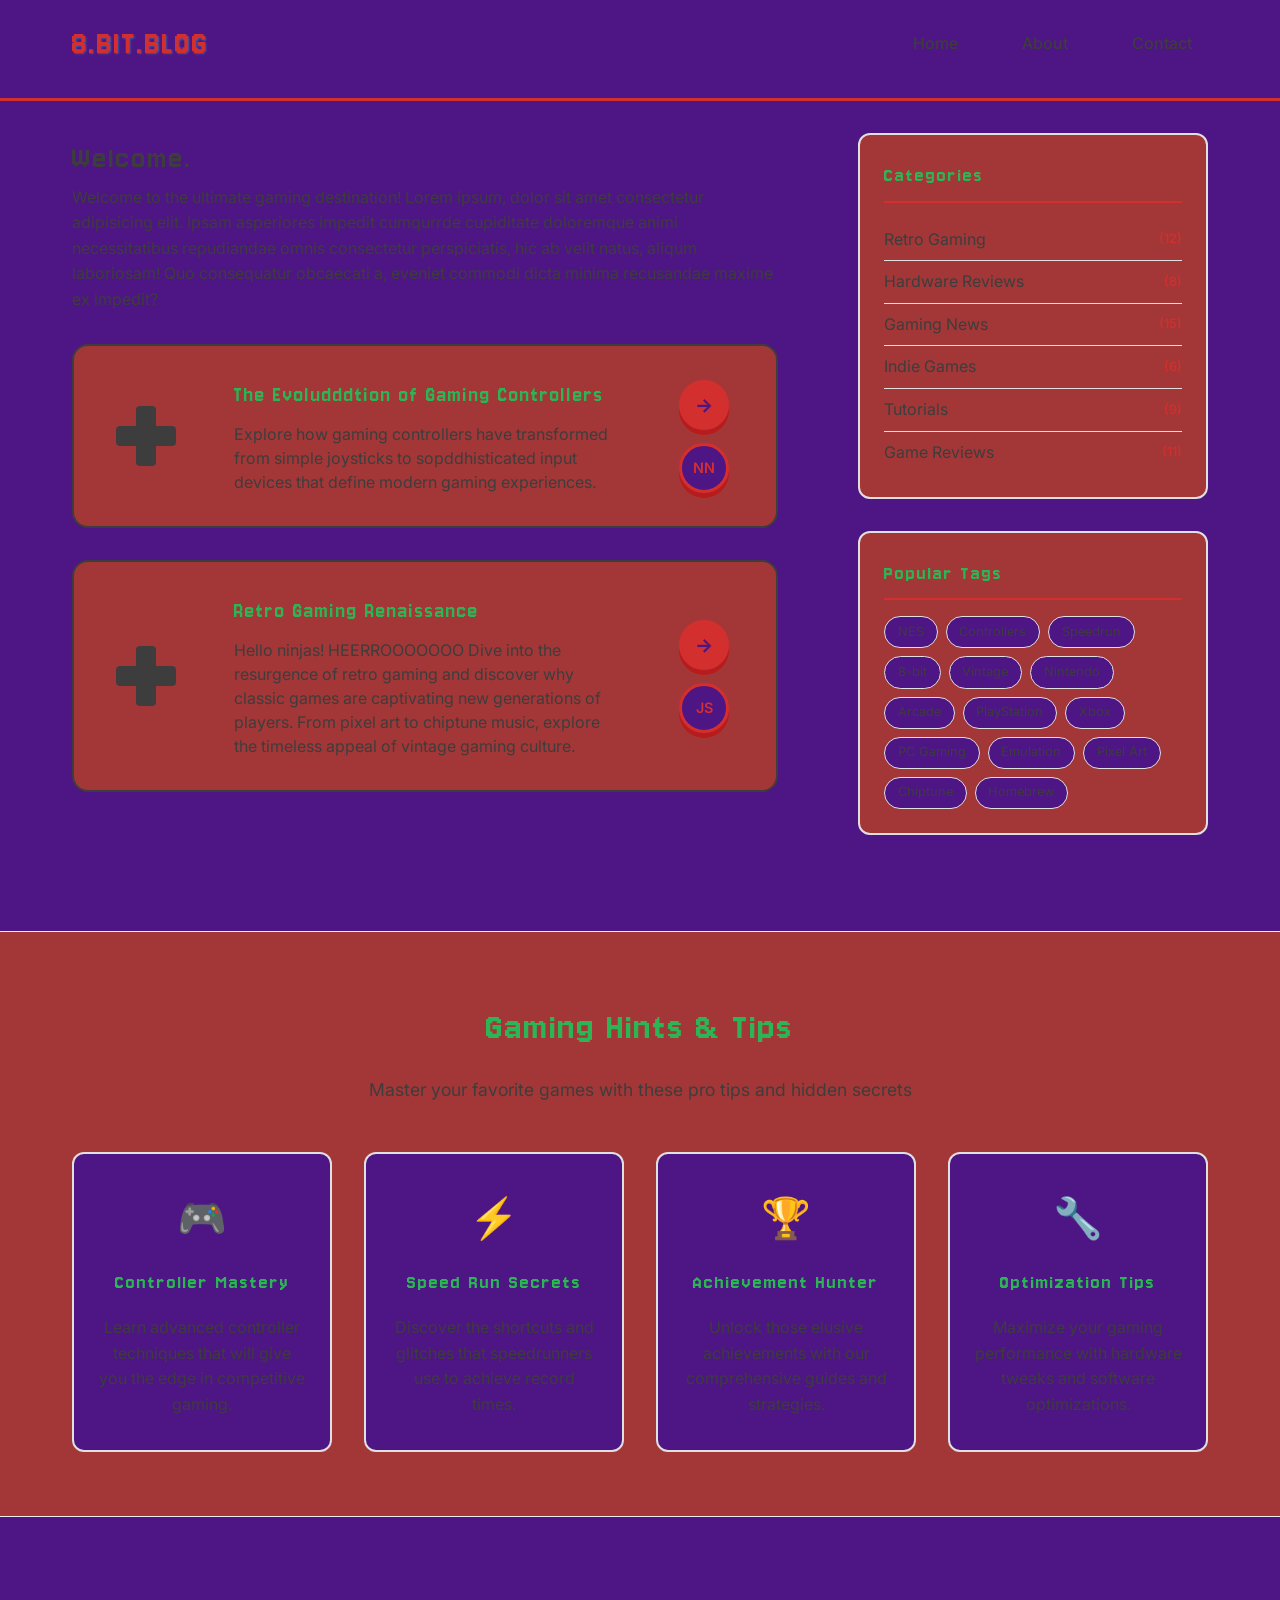
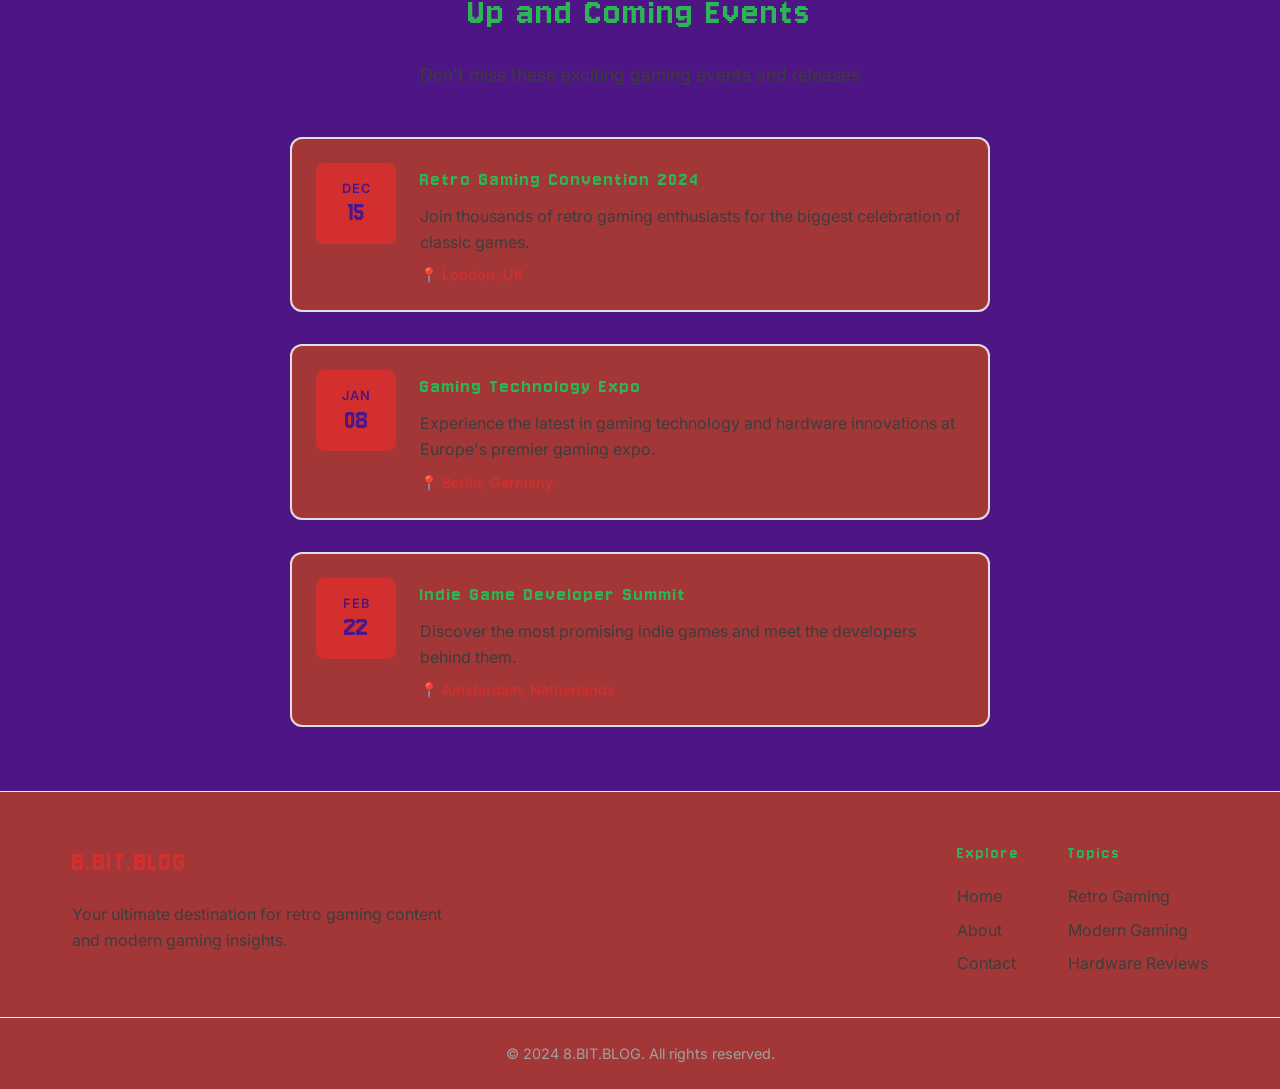
==== index.html @ 8d104781 "Eerste commit voor les" ====
<html lang="en">  
  <head>
    <meta charset="UTF-8" />
    <meta name="viewport" content="width=device-width, initial-scale=1.0" />
    <title>8.BIT.BLOG - Nostalgic Gaming Experience</title>
    <link rel="stylesheet" href="assets/styles.css" />
  </head>
  <body>
    <nav class="navbar">
      <div class="nav-container">
        <a href="index.html" class="nav-logo">8.BIT.BLOG</a>
        <ul class="nav-links">
          <li><a href="index.html">Home</a></li>
          <li><a href="about.html">About</a></li>
          <li><a href="contact.html">Contact</a></li>
        </ul>
      </div>
    </nav>

    <div class="content">
      <div class="main-layout">
        <!-- Left Column - Blog Content -->
        <div class="blog-section">
          <h1>Welcome.</h1>
          <p>
            Welcome to the ultimate gaming destination! Lorem ipsum, dolor
            sit amet consectetur adipisicing elit. Ipsam asperiores impedit
            cumqurrde cupiditate doloremque animi necessitatibus repudiandae omnis
            consectetur perspiciatis, hic ab velit natus, aliqum laboriosam!
            Quo consequatur obcaecati a, eveniet commodi dicta minima recusandae
            maxime ex impedit?
          </p>

          <!-- NES Gamepad Card Template -->
          <div class="gamepad-card">
            <div class="card-left">
              <div class="dpad">
                <div class="dpad-vertical"></div>
                <div class="dpad-horizontal"></div>
              </div>
            </div>

            <div class="card-content">
              <h3>The Evoludddtion of Gaming Controllers</h3>
              <p>
                Explore how gaming controllers have transformed from simple
                joysticks to sopddhisticated input devices that define modern
                gaming experiences.
              </p>
            </div>

            <div class="card-right">
              <div class="action-buttons">
                <button class="action-btn read-more" title="Read More">
                  <span class="arrow">→</span>
                </button>
                <button class="action-btn author-btn" title="Author">
                  <span class="initials">NN</span>
                </button>
              </div>
            </div>
          </div>

          <!-- Second Card -->
          <div class="gamepad-card">
            <div class="card-left">
              <div class="dpad">
                <div class="dpad-vertical"></div>
                <div class="dpad-horizontal"></div>
              </div>
            </div>

            <div class="card-content">
              <h3>Retro Gaming Renaissance</h3>
              <p>
                Hello ninjas! HEERROOOOOOO Dive into the resurgence of retro gaming and discover why classic games are captivating new generations of players. From pixel art to chiptune music, explore the timeless appeal of vintage gaming culture.
              </p>
            </div>

            <div class="card-right">
              <div class="action-buttons">
                <button class="action-btn read-more" title="Read More">
                  <span class="arrow">→</span>
                </button>
                <button class="action-btn author-btn" title="Author">
                  <span class="initials">JS</span>
                </button>
              </div>
            </div>
          </div>
        </div>
        <!-- End of Left Column -->

        <!-- Right Column - Tags and Categories -->
        <div class="sidebar-section">
          <!-- Categories -->
          <div class="sidebar-widget">
            <h3>Categories</h3>
            <ul class="category-list">
              <li><a href="#" class="category-item">Retro Gaming <span class="count">(12)</span></a></li>
              <li><a href="#" class="category-item">Hardware Reviews <span class="count">(8)</span></a></li>
              <li><a href="#" class="category-item">Gaming News <span class="count">(15)</span></a></li>
              <li><a href="#" class="category-item">Indie Games <span class="count">(6)</span></a></li>
              <li><a href="#" class="category-item">Tutorials <span class="count">(9)</span></a></li>
              <li><a href="#" class="category-item">Game Reviews <span class="count">(11)</span></a></li>
            </ul>
          </div>

          <!-- Tags -->
          <div class="sidebar-widget">
            <h3>Popular Tags</h3>
            <div class="tag-cloud">
              <a href="#" class="tag">NES</a>
              <a href="#" class="tag">Controllers</a>
              <a href="#" class="tag">Speedrun</a>
              <a href="#" class="tag">8-bit</a>
              <a href="#" class="tag">Vintage</a>
              <a href="#" class="tag">Nintendo</a>
              <a href="#" class="tag">Arcade</a>
              <a href="#" class="tag">PlayStation</a>
              <a href="#" class="tag">Xbox</a>
              <a href="#" class="tag">PC Gaming</a>
              <a href="#" class="tag">Emulation</a>
              <a href="#" class="tag">Pixel Art</a>
              <a href="#" class="tag">Chiptune</a>
              <a href="#" class="tag">Homebrew</a>
            </div>
          </div>

        </div>
      </div>
    </div>

    <!-- Gaming Hints Section - Full Width -->
    <div class="hints-section">
      <div class="hints-container">
        <h2>Gaming Hints & Tips</h2>
        <p class="hints-subtitle">
          Master your favorite games with these pro tips and hidden secrets
        </p>

        <div class="hints-grid">
          <div class="hint-card">
            <div class="hint-icon">🎮</div>
            <h3>Controller Mastery</h3>
            <p>
              Learn advanced controller techniques that will give you the edge
              in competitive gaming.
            </p>
          </div>

          <div class="hint-card">
            <div class="hint-icon">⚡</div>
            <h3>Speed Run Secrets</h3>
            <p>
              Discover the shortcuts and glitches that speedrunners use to
              achieve record times.
            </p>
          </div>

          <div class="hint-card">
            <div class="hint-icon">🏆</div>
            <h3>Achievement Hunter</h3>
            <p>
              Unlock those elusive achievements with our comprehensive guides
              and strategies.
            </p>
          </div>

          <div class="hint-card">
            <div class="hint-icon">🔧</div>
            <h3>Optimization Tips</h3>
            <p>
              Maximize your gaming performance with hardware tweaks and software
              optimizations.
            </p>
          </div>
        </div>
      </div>
    </div>

    <!-- Up and Coming Events Section -->
    <div class="events-section">
      <div class="events-container">
        <h2>Up and Coming Events</h2>
        <p class="events-subtitle">Don't miss these exciting gaming events and releases</p>
        
        <div class="events-timeline">
          <div class="event-item">
            <div class="event-date">
              <span class="month">DEC</span>
              <span class="day">15</span>
            </div>
            <div class="event-content">
              <h3>Retro Gaming Convention 2024</h3>
              <p>Join thousands of retro gaming enthusiasts for the biggest celebration of classic games.</p>
              <span class="event-location">📍 London, UK</span>
            </div>
          </div>
          
          <div class="event-item">
            <div class="event-date">
              <span class="month">JAN</span>
              <span class="day">08</span>
            </div>
            <div class="event-content">
              <h3>Gaming Technology Expo</h3>
              <p>Experience the latest in gaming technology and hardware innovations at Europe's premier gaming expo.</p>
              <span class="event-location">📍 Berlin, Germany</span>
            </div>
          </div>
          
          <div class="event-item">
            <div class="event-date">
              <span class="month">FEB</span>
              <span class="day">22</span>
            </div>
            <div class="event-content">
              <h3>Indie Game Developer Summit</h3>
              <p>Discover the most promising indie games and meet the developers behind them.</p>
              <span class="event-location">📍 Amsterdam, Netherlands</span>
            </div>
          </div>
        </div>
      </div>
    </div>

    <footer class="footer">
      <div class="footer-container">
        <div class="footer-brand">
          <h3>8.BIT.BLOG</h3>
          <p>
            Your ultimate destination for retro gaming content and modern gaming
            insights.
          </p>
        </div>

        <div class="footer-links">
          <div class="footer-section">
            <h4>Explore</h4>
            <ul>
              <li><a href="index.html">Home</a></li>
              <li><a href="about.html">About</a></li>
              <li><a href="contact.html">Contact</a></li>
            </ul>
          </div>

          <div class="footer-section">
            <h4>Topics</h4>
            <ul>
              <li><a href="#">Retro Gaming</a></li>
              <li><a href="#">Modern Gaming</a></li>
              <li><a href="#">Hardware Reviews</a></li>
            </ul>
          </div>
        </div>
      </div>

      <div class="footer-bottom">
        <p>&copy; 2024 8.BIT.BLOG. All rights reserved.</p>
      </div>
    </footer>
  </body>
</html>
---- assets/styles.css ----
/* Import fonts from Google Fonts */
@import url("https://fonts.googleapis.com/css2?family=Jersey+10&family=Inter:wght@300;400;500;600&display=swap");

/* Retro Gaming Color Scheme - Inspired by classic NES gamepad */
:root {
  --retro-dark: #2bb554;
  --retro-grey: #3d3d3d;
  --retro-light: #a33737;
  --retro-red: #d32f2f;
  --retro-white: hsl(271, 73%, 30%);
  --retro-shadow: rgba(13, 254, 234, 0.3);
  --retro-letter-spacing: 2px;
}

/* Global styles */
* {
  margin: 0;
  padding: 0;
  box-sizing: border-box;
}
body {
  font-family: "Inter", sans-serif;
  background: var(--retro-white);
  min-height: 100vh;
  color: var(--retro-grey);
  line-height: 1.6;
}
/* Headings */
h1,
h2,
h3,
h4,
h5,
h6 {
  font-weight: normal;
  font-family: "Jersey 10", cursive;
  letter-spacing: var(--retro-letter-spacing);
}

/* Navbar styling */
.navbar {
  background: var(--retro-white);
  border-bottom: 3px solid var(--retro-red);
  padding-bottom: 10px;
}

.nav-container {
  max-width: 1200px;
  margin: 0 auto;
  display: flex;
  justify-content: space-between;
  align-items: center;
  padding: 1rem 2rem;
}

.nav-logo {
  font-size: 2.2rem;
  color: var(--retro-red);
  text-decoration: none;
  text-shadow: 1px 1px 2px var(--retro-shadow);
  font-weight: normal;
  font-family: "Jersey 10", cursive;
  letter-spacing: var(--retro-letter-spacing);
}

.nav-links {
  display: flex;
  list-style: none;
  gap: 2rem;
}

.nav-links a {
  color: var(--retro-grey);
  text-decoration: none;
  font-family: "Inter", sans-serif;
  font-weight: 500;
  padding: 0.5rem 1rem;
  transition: all 0.1s ease;
}

.nav-links a:hover {
  color: var(--retro-red);
}

/* Main title styling */
.main-title {
  text-align: center;
  padding: 3rem 2rem;
  background: rgba(255, 255, 255, 0.1);
  margin: 2rem auto;
  max-width: 800px;
  border-radius: 12px;
  border: 3px solid var(--retro-dark);
  box-shadow: 0 8px 16px var(--retro-shadow);
}

.main-title h1 {
  font-size: 3.5rem;
  color: var(--retro-white);
  text-shadow: 3px 3px 0px var(--retro-red);
  margin-bottom: 1rem;
  font-family: "Jersey 10", cursive;
  letter-spacing: 2px;
}

.main-title .subtitle {
  font-size: 1.2rem;
  color: var(--retro-light);
  font-weight: 500;
  text-transform: uppercase;
  letter-spacing: 1px;
}

/* Content area styling */
.content {
  max-width: 1200px;
  margin: 0 auto;
  padding: 2rem;
}

.content p {
  font-family: "Inter", sans-serif;
  font-weight: 400;
  margin-bottom: 1rem;
}

/* Main Layout - Two Column */
.main-layout {
  display: grid;
  grid-template-columns: 1fr 350px;
  gap: 5rem;
  align-items: start;
}

.blog-section {
  min-width: 0; /* Prevents grid overflow */
}

/* Sidebar Section */
.sidebar-section {
  display: flex;
  flex-direction: column;
  gap: 2rem;
}

.sidebar-widget {
  background: var(--retro-light);
  border: 2px solid #e0e0e0;
  border-radius: 12px;
  padding: 1.5rem;
}

.sidebar-widget h3 {
  color: var(--retro-dark);
  margin-bottom: 1rem;
  font-size: 1.3rem;
  border-bottom: 2px solid var(--retro-red);
  padding-bottom: 0.5rem;
}

/* Categories */
.category-list {
  list-style: none;
  padding: 0;
  margin: 0;
}

.category-list li {
  border-bottom: 1px solid #e0e0e0;
  padding: 0.5rem 0;
}

.category-list li:last-child {
  border-bottom: none;
}

.category-item {
  font-family: 'Inter', sans-serif;
  color: var(--retro-grey);
  text-decoration: none;
  display: flex;
  justify-content: space-between;
  align-items: center;
  transition: color 0.2s ease;
}

.category-item:hover {
  color: var(--retro-red);
}

.count {
  font-size: 0.8rem;
  color: var(--retro-red);
  font-weight: 500;
}

/* Tag Cloud */
.tag-cloud {
  display: flex;
  flex-wrap: wrap;
  gap: 0.5rem;
}

.tag {
  font-family: 'Inter', sans-serif;
  background: var(--retro-white);
  color: var(--retro-grey);
  padding: 0.3rem 0.8rem;
  border-radius: 20px;
  text-decoration: none;
  font-size: 0.8rem;
  border: 1px solid #e0e0e0;
  transition: all 0.2s ease;
}

.tag:hover {
  background: var(--retro-red);
  color: var(--retro-white);
  border-color: var(--retro-red);
}


/* About Page Specific Styles */
.about-topics {
  margin: 2rem 0;
}

.topic-item {
  background: var(--retro-light);
  border: 2px solid #e0e0e0;
  border-radius: 12px;
  padding: 1.5rem;
  margin-bottom: 1rem;
  transition: all 0.3s ease;
}

.topic-item:hover {
  border-color: var(--retro-red);
  transform: translateY(-2px);
  box-shadow: 0 4px 12px rgba(0, 0, 0, 0.1);
}

.topic-item h3 {
  color: var(--retro-dark);
  margin-bottom: 0.5rem;
  font-size: 1.2rem;
}

.topic-item p {
  font-family: 'Inter', sans-serif;
  color: var(--retro-grey);
  line-height: 1.6;
  margin: 0;
}

/* Contact Form Styles */
.contact-form-section {
  margin: 2rem 0;
  background: var(--retro-light);
  border: 2px solid #e0e0e0;
  border-radius: 12px;
  padding: 2rem;
}

.contact-form-section h2 {
  margin-bottom: 1.5rem;
  color: var(--retro-dark);
}

.contact-form {
  display: flex;
  flex-direction: column;
  gap: 1.5rem;
}

.form-row {
  display: grid;
  grid-template-columns: 1fr 1fr;
  gap: 1rem;
}

.form-group {
  display: flex;
  flex-direction: column;
}

.form-group label {
  font-family: 'Inter', sans-serif;
  color: var(--retro-dark);
  font-weight: 500;
  margin-bottom: 0.5rem;
  font-size: 0.9rem;
}

.form-group input,
.form-group select,
.form-group textarea {
  font-family: 'Inter', sans-serif;
  padding: 0.8rem;
  border: 2px solid #e0e0e0;
  border-radius: 6px;
  font-size: 0.9rem;
  transition: border-color 0.2s ease;
  background: var(--retro-white);
}

.form-group input:focus,
.form-group select:focus,
.form-group textarea:focus {
  outline: none;
  border-color: var(--retro-red);
}

.form-group textarea {
  resize: vertical;
  min-height: 120px;
}

.checkbox-group {
  flex-direction: row;
  align-items: center;
  gap: 0.5rem;
}

.checkbox-label {
  display: flex;
  align-items: center;
  gap: 0.5rem;
  cursor: pointer;
  font-size: 0.9rem;
}

.checkbox-label input[type="checkbox"] {
  width: 18px;
  height: 18px;
  margin: 0;
}

.contact-submit-btn {
  background: var(--retro-red);
  color: var(--retro-white);
  padding: 1rem 2rem;
  border: none;
  border-radius: 6px;
  font-family: 'Inter', sans-serif;
  font-weight: 600;
  font-size: 1rem;
  cursor: pointer;
  transition: all 0.2s ease;
  align-self: flex-start;
  box-shadow: 0 4px 0 #b71c1c;
}

.contact-submit-btn:hover {
  transform: translateY(-2px);
  box-shadow: 0 6px 0 #b71c1c;
}

.contact-submit-btn:active {
  transform: translateY(2px);
  box-shadow: 0 2px 0 #b71c1c;
}

.contact-link {
  color: var(--retro-red);
  text-decoration: none;
  font-weight: 500;
  font-family: 'Inter', sans-serif;
  font-size: 0.9rem;
  margin-top: 0.5rem;
  display: inline-block;
}

.contact-link:hover {
  text-decoration: underline;
}

/* NES Gamepad Card Styling */
.gamepad-card {
  display: flex;
  align-items: center;
  background: var(--retro-light);
  border: 2px solid var(--retro-grey);
  border-radius: 16px;
  padding: 2rem;
  margin: 2rem 0;
  gap: 2rem;
  max-width: 800px;
}

/* Left side - D-Pad */
.card-left {
  flex: 0 0 80px;
  display: flex;
  justify-content: center;
  align-items: center;
}

.dpad {
  position: relative;
  width: 60px;
  height: 60px;
}

.dpad-horizontal,
.dpad-vertical {
  background: var(--retro-grey);
  position: absolute;
  border-radius: 4px;
}

.dpad-horizontal {
  width: 60px;
  height: 20px;
  top: 50%;
  left: 0;
  transform: translateY(-50%);
}

.dpad-vertical {
  width: 20px;
  height: 60px;
  left: 50%;
  top: 0;
  transform: translateX(-50%);
}

/* Center content */
.card-content {
  flex: 1;
  padding: 0 1rem;
}

.card-content h3 {
  color: var(--retro-dark);
  margin-bottom: 0.5rem;
  font-size: 1.4rem;
}

.card-content p {
  color: var(--retro-grey);
  margin: 0;
  line-height: 1.5;
}

/* Right side - Action buttons */
.card-right {
  flex: 0 0 80px;
  display: flex;
  justify-content: center;
  align-items: center;
}

.action-buttons {
  display: flex;
  flex-direction: column;
  gap: 0.8rem;
}

.action-btn {
  width: 50px;
  height: 50px;
  border-radius: 50%;
  border: 3px solid var(--retro-red);
  background: var(--retro-red);
  color: var(--retro-white);
  font-family: "Inter", sans-serif;
  font-weight: 600;
  cursor: pointer;
  transition: all 0.2s ease;
  display: flex;
  align-items: center;
  justify-content: center;
  box-shadow: 0 5px 0 #b71c1c;
}

.action-btn:active {
  transform: translateY(3px);
  box-shadow: 0 2px 0 #b71c1c;
}

.action-btn .arrow {
  font-size: 1.2rem;
  font-weight: bold;
}

.action-btn .initials {
  font-size: 0.9rem;
  font-weight: 600;
}

/* Author button styling */
.author-btn {
  background: var(--retro-white);
  color: var(--retro-red);
  border: 3px solid var(--retro-red);
  box-shadow: 0 5px 0 #b71c1c;
}

.author-btn:hover {
  background: var(--retro-red);
  color: var(--retro-white);
}

/* Gaming Hints Section */
.hints-section {
  background: var(--retro-light);
  border-top: 1px solid #eee;
  border-bottom: 1px solid #eee;
  margin-top: 4rem;
  padding: 4rem 0;
}

.hints-container {
  max-width: 1200px;
  margin: 0 auto;
  padding: 0 2rem;
  text-align: center;
}

.hints-section h2 {
  color: var(--retro-dark);
  font-size: 2.5rem;
  margin-bottom: 1rem;
}

.hints-subtitle {
  font-family: "Inter", sans-serif;
  color: var(--retro-grey);
  font-size: 1.1rem;
  margin-bottom: 3rem;
  max-width: 600px;
  margin-left: auto;
  margin-right: auto;
}

.hints-grid {
  display: grid;
  grid-template-columns: repeat(auto-fit, minmax(250px, 1fr));
  gap: 2rem;
  margin-top: 3rem;
}

.hint-card {
  background: var(--retro-white);
  border: 2px solid #e0e0e0;
  border-radius: 12px;
  padding: 2rem 1.5rem;
  text-align: center;
  transition: all 0.3s ease;
  cursor: pointer;
}

.hint-card:hover {
  border-color: var(--retro-red);
  transform: translateY(-4px);
  box-shadow: 0 8px 24px rgba(0, 0, 0, 0.1);
}

.hint-icon {
  font-size: 2.5rem;
  margin-bottom: 1rem;
  display: block;
}

.hint-card h3 {
  color: var(--retro-dark);
  margin-bottom: 1rem;
  font-size: 1.3rem;
}

.hint-card p {
  font-family: "Inter", sans-serif;
  color: var(--retro-grey);
  line-height: 1.6;
  margin: 0;
}

/* Events Section */
.events-section {
  background: var(--retro-white);
  padding: 4rem 0;
}

.events-container {
  max-width: 1200px;
  margin: 0 auto;
  padding: 0 2rem;
  text-align: center;
}

.events-section h2 {
  color: var(--retro-dark);
  font-size: 2.5rem;
  margin-bottom: 1rem;
}

.events-subtitle {
  font-family: 'Inter', sans-serif;
  color: var(--retro-grey);
  font-size: 1.1rem;
  margin-bottom: 3rem;
  max-width: 600px;
  margin-left: auto;
  margin-right: auto;
}

.events-timeline {
  display: flex;
  flex-direction: column;
  gap: 2rem;
  max-width: 700px;
  margin: 0 auto;
  text-align: left;
}

.event-item {
  display: flex;
  gap: 1.5rem;
  align-items: flex-start;
  padding: 1.5rem;
  background: var(--retro-light);
  border-radius: 12px;
  border: 2px solid #e0e0e0;
  transition: all 0.3s ease;
}

.event-item:hover {
  border-color: var(--retro-red);
  transform: translateY(-2px);
  box-shadow: 0 8px 24px rgba(0, 0, 0, 0.1);
}

.event-date {
  flex: 0 0 80px;
  text-align: center;
  background: var(--retro-red);
  color: var(--retro-white);
  border-radius: 8px;
  padding: 1rem 0.5rem;
  display: flex;
  flex-direction: column;
  justify-content: center;
}

.event-date .month {
  font-family: 'Inter', sans-serif;
  font-size: 0.8rem;
  font-weight: 600;
  text-transform: uppercase;
  letter-spacing: 1px;
}

.event-date .day {
  font-family: 'Jersey 10', cursive;
  font-size: 1.8rem;
  font-weight: normal;
  line-height: 1;
}

.event-content {
  flex: 1;
}

.event-content h3 {
  color: var(--retro-dark);
  margin-bottom: 0.5rem;
  font-size: 1.3rem;
}

.event-content p {
  font-family: 'Inter', sans-serif;
  color: var(--retro-grey);
  line-height: 1.6;
  margin-bottom: 0.5rem;
}

.event-location {
  font-family: 'Inter', sans-serif;
  color: var(--retro-red);
  font-size: 0.9rem;
  font-weight: 500;
}

/* Footer Styling */
.footer {
  border-top: 1px solid #eee;
  background: var(--retro-light);
  color: var(--retro-dark);
  margin-top: 0;
}

.footer-container {
  max-width: 1200px;
  margin: 0 auto;
  padding: 3rem 2rem 2rem;
  display: grid;
  grid-template-columns: 1fr 1fr;
  gap: 3rem;
  align-items: start;
}

.footer-brand h3 {
  color: var(--retro-red);
  margin-bottom: 1rem;
  font-size: 1.8rem;
}

.footer-brand p {
  font-family: "Inter", sans-serif;
  color: var(--retro-grey);
  line-height: 1.6;
  max-width: 400px;
}

.footer-links {
  display: flex;
  gap: 3rem;
  justify-content: flex-end;
}

.footer-section h4 {
  color: var(--retro-dark);
  margin-bottom: 1rem;
  font-size: 1.1rem;
}

.footer-section ul {
  list-style: none;
  padding: 0;
}

.footer-section li {
  margin-bottom: 0.5rem;
}

.footer-section a {
  color: var(--retro-grey);
  text-decoration: none;
  font-family: "Inter", sans-serif;
  font-weight: 400;
  transition: color 0.2s ease;
}

.footer-section a:hover {
  color: var(--retro-red);
}

.footer-bottom {
  border-top: 1px solid #eee;
  padding: 1.5rem 2rem;
  text-align: center;
}

.footer-bottom p {
  font-family: "Inter", sans-serif;
  color: #a0a0a0;
  margin: 0;
  font-size: 0.9rem;
}

/* Responsive design */
@media (max-width: 768px) {
  .nav-container {
    flex-direction: column;
    gap: 1rem;
  }

  .nav-links {
    gap: 1rem;
  }

  .main-title h1 {
    font-size: 2.5rem;
  }

  .navbar {
    padding: 1rem;
  }

  /* Responsive main layout */
  .main-layout {
    grid-template-columns: 1fr;
    gap: 2rem;
  }

  .sidebar-section {
    order: -1; /* Move sidebar above blog content on mobile */
  }

  .sidebar-widget {
    padding: 1rem;
  }

  .tag-cloud {
    gap: 0.3rem;
  }

  .tag {
    font-size: 0.75rem;
    padding: 0.25rem 0.6rem;
  }

  /* Responsive contact form */
  .contact-form-section {
    padding: 1.5rem;
  }

  .form-row {
    grid-template-columns: 1fr;
    gap: 0;
  }

  /* Responsive gamepad card */
  .gamepad-card {
    flex-direction: column;
    text-align: center;
    padding: 1.5rem;
    gap: 1.5rem;
  }

  .card-left,
  .card-right {
    flex: none;
  }

  .action-buttons {
    flex-direction: row;
    justify-content: center;
    gap: 1rem;
  }

  .dpad {
    width: 50px;
    height: 50px;
  }

  .dpad-horizontal {
    width: 50px;
    height: 16px;
  }

  .dpad-vertical {
    width: 16px;
    height: 50px;
  }

  /* Responsive hints section */
  .hints-section {
    padding: 3rem 0;
  }

  .hints-container {
    padding: 0 1rem;
  }

  .hints-section h2 {
    font-size: 2rem;
  }

  .hints-grid {
    grid-template-columns: 1fr;
    gap: 1.5rem;
  }

  .hint-card {
    padding: 1.5rem;
  }

  /* Responsive events section */
  .events-section {
    padding: 3rem 0;
  }

  .events-container {
    padding: 0 1rem;
  }

  .events-section h2 {
    font-size: 2rem;
  }

  .events-timeline {
    max-width: 100%;
  }

  .event-item {
    padding: 1.2rem;
    gap: 1rem;
  }

  .event-date {
    flex: 0 0 70px;
    padding: 0.8rem 0.5rem;
  }

  .event-date .day {
    font-size: 1.5rem;
  }

  /* Responsive footer */
  .footer-container {
    grid-template-columns: 1fr;
    gap: 2rem;
    padding: 2rem 1rem 1.5rem;
  }

  .footer-links {
    justify-content: flex-start;
    gap: 2rem;
  }

  .footer-bottom {
    padding: 1rem;
  }
}
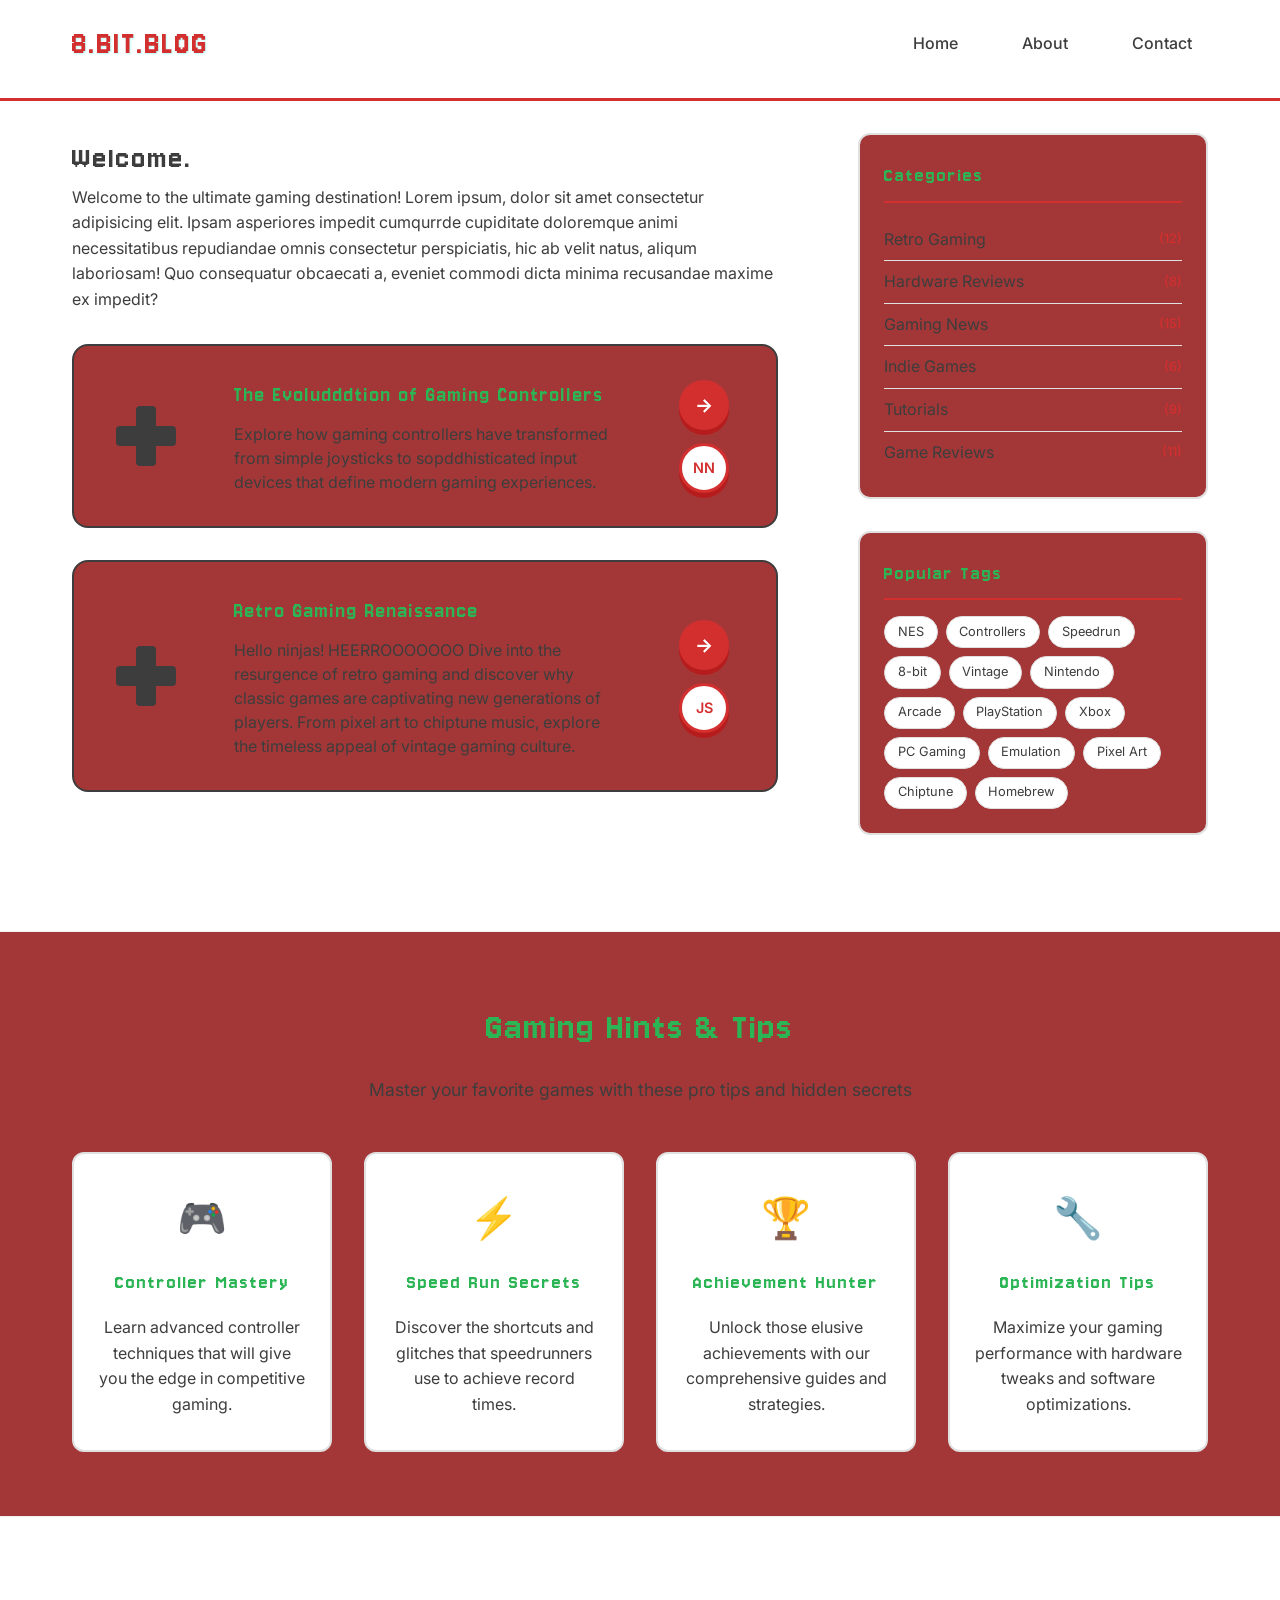
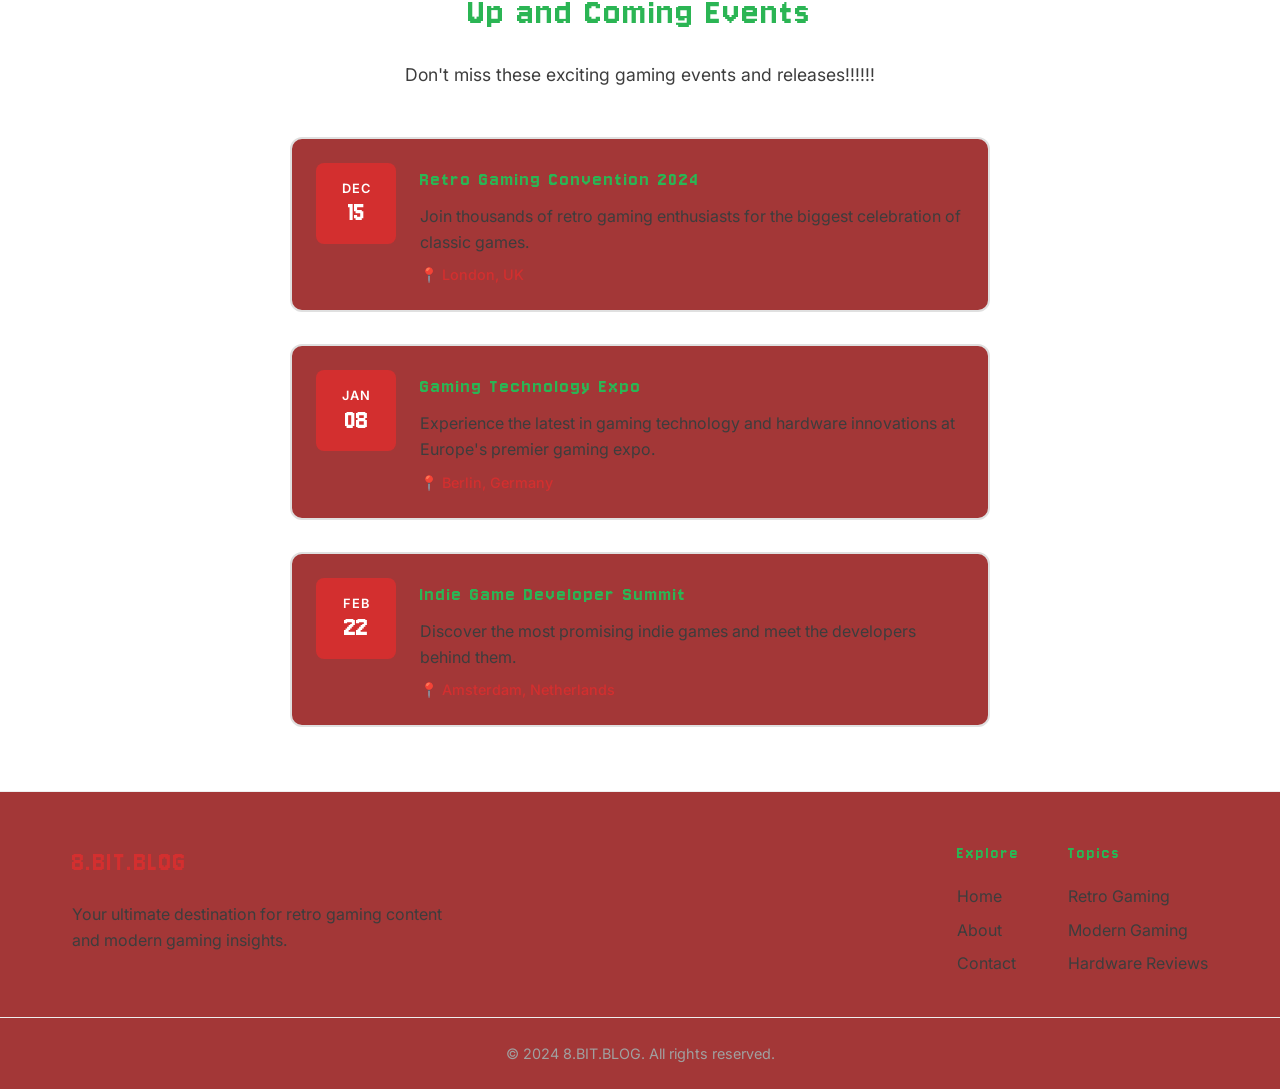
==== commit 7f842ac5: "fix about link in footer" ====
--- a/index.html
+++ b/index.html
@@ -183,7 +183,7 @@
     <div class="events-section">
       <div class="events-container">
         <h2>Up and Coming Events</h2>
-        <p class="events-subtitle">Don't miss these exciting gaming events and releases</p>
+        <p class="events-subtitle">Don't miss these exciting gaming events and releases!!!!!!</p>
         
         <div class="events-timeline">
           <div class="event-item">
--- a/assets/styles.css
+++ b/assets/styles.css
@@ -7,7 +7,7 @@
   --retro-grey: #3d3d3d;
   --retro-light: #a33737;
   --retro-red: #d32f2f;
-  --retro-white: hsl(271, 73%, 30%);
+  --retro-white: hsl(0, 0%, 100%);
   --retro-shadow: rgba(13, 254, 234, 0.3);
   --retro-letter-spacing: 2px;
 }
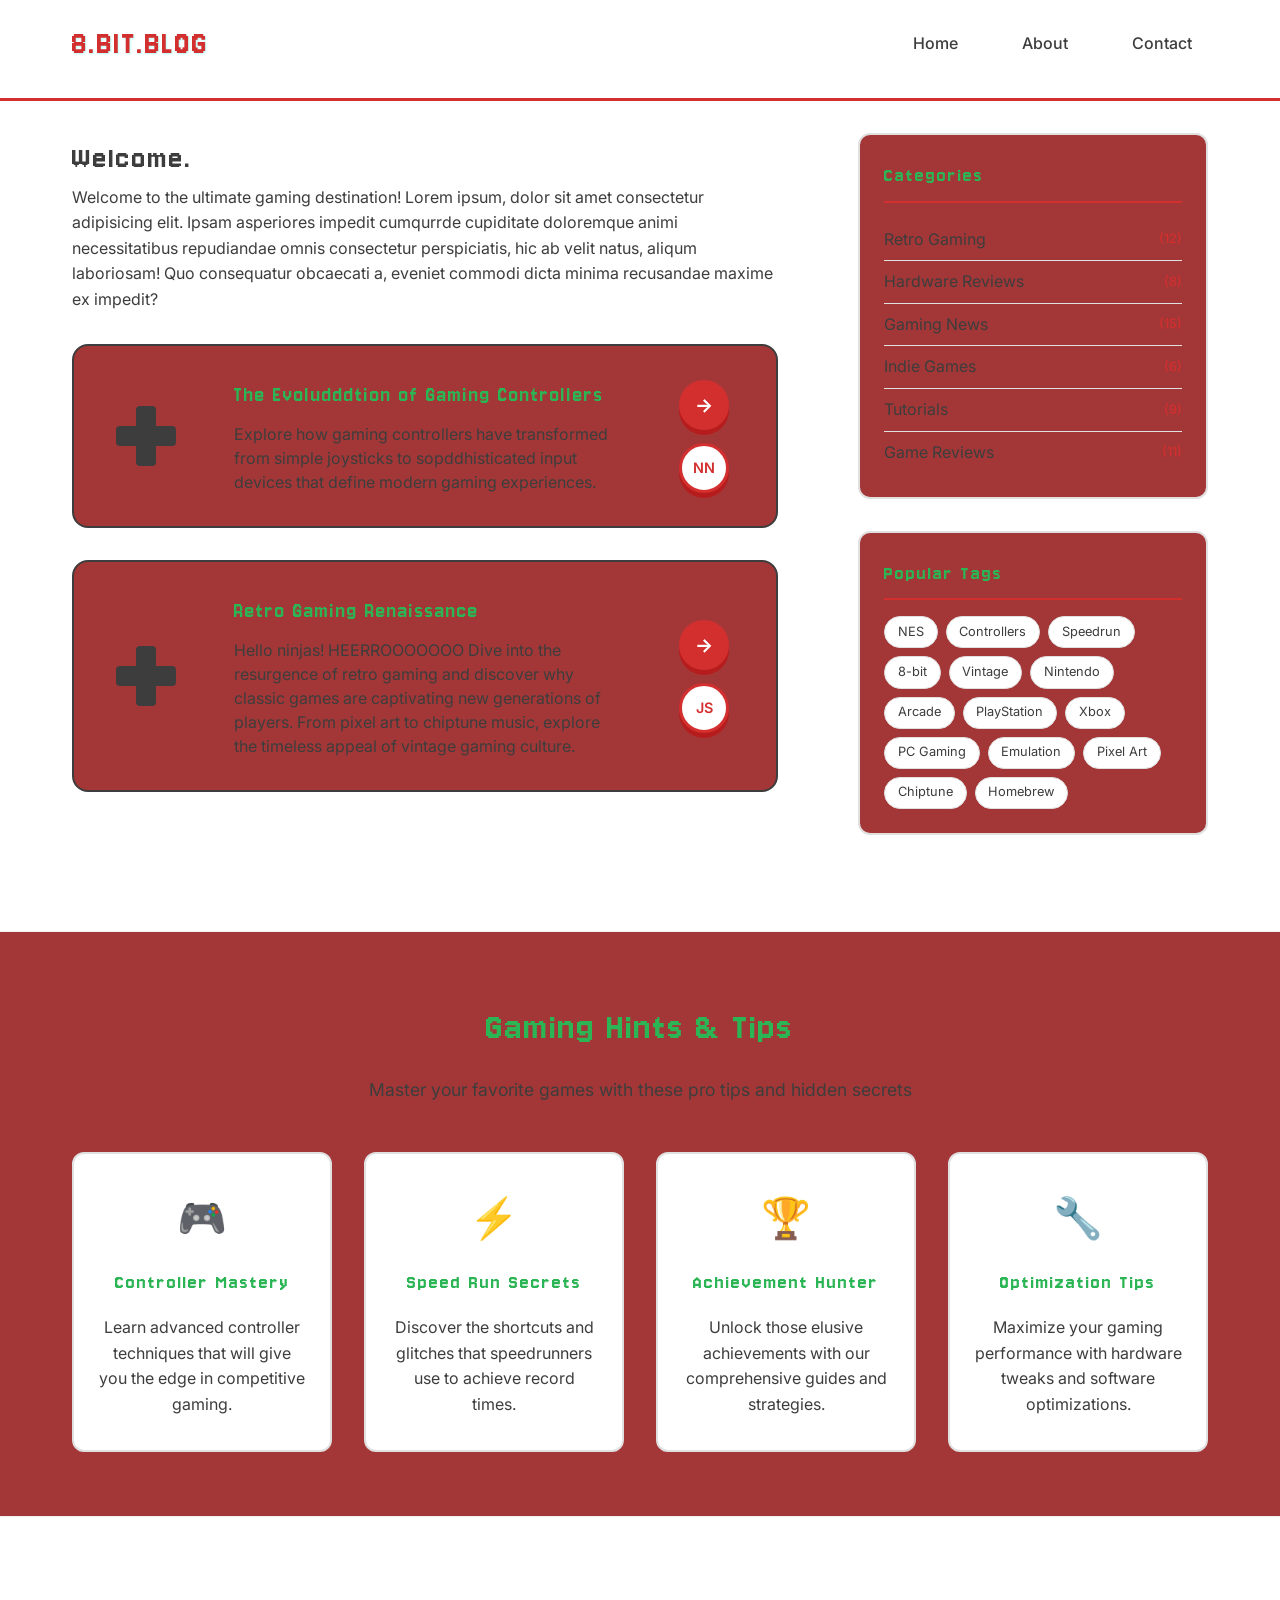
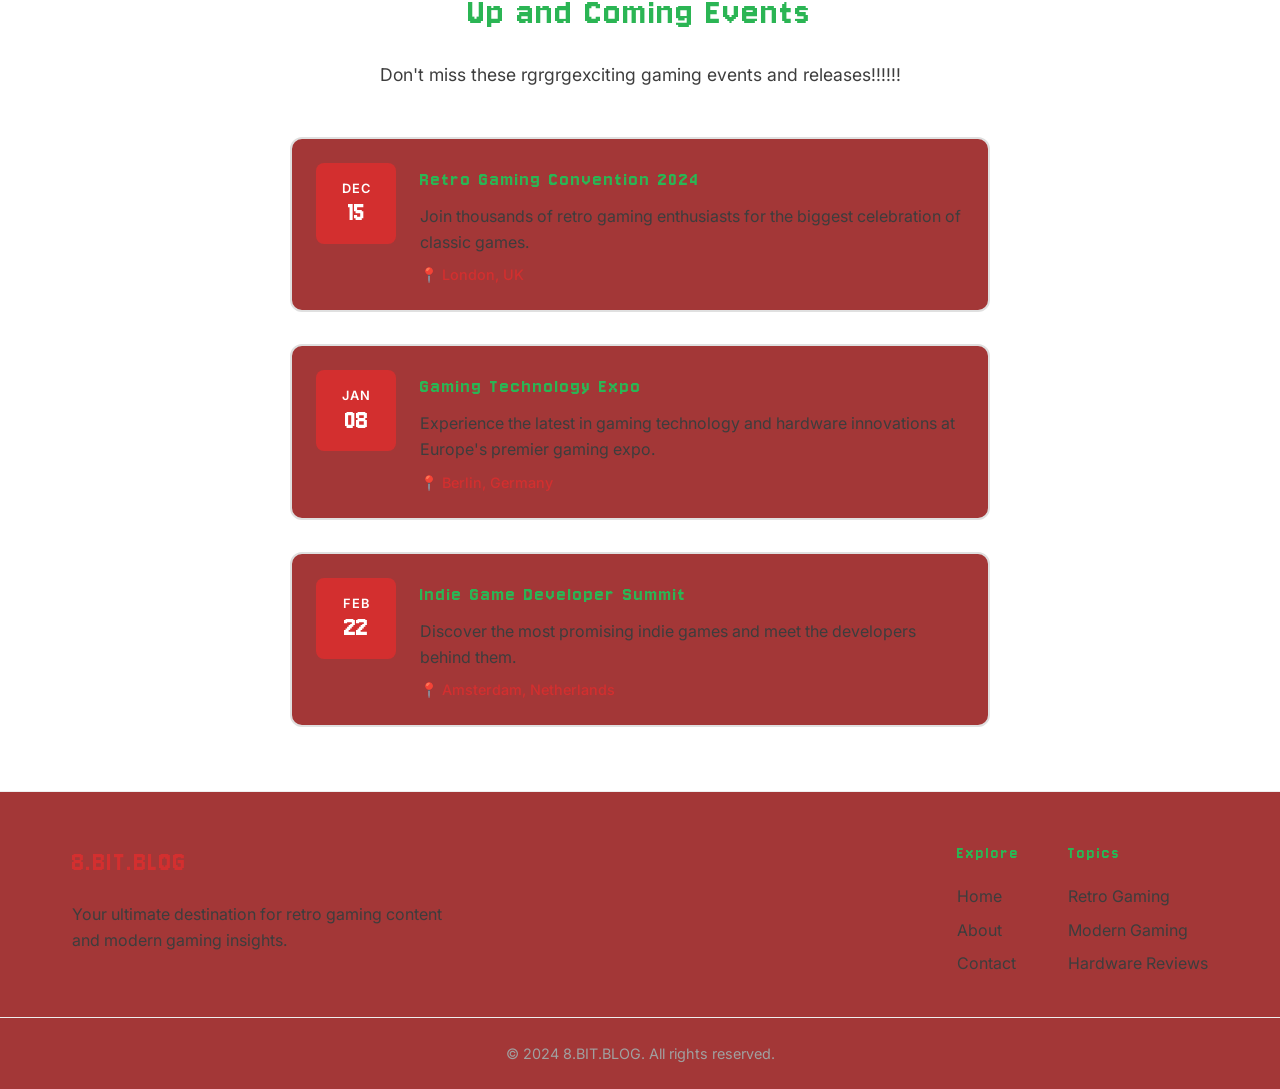
==== commit 3dd8653d: "nog meer tekst" ====
--- a/index.html
+++ b/index.html
@@ -183,7 +183,7 @@
     <div class="events-section">
       <div class="events-container">
         <h2>Up and Coming Events</h2>
-        <p class="events-subtitle">Don't miss these exciting gaming events and releases!!!!!!</p>
+        <p class="events-subtitle">Don't miss these rgrgrgexciting gaming events and releases!!!!!!</p>
         
         <div class="events-timeline">
           <div class="event-item">
